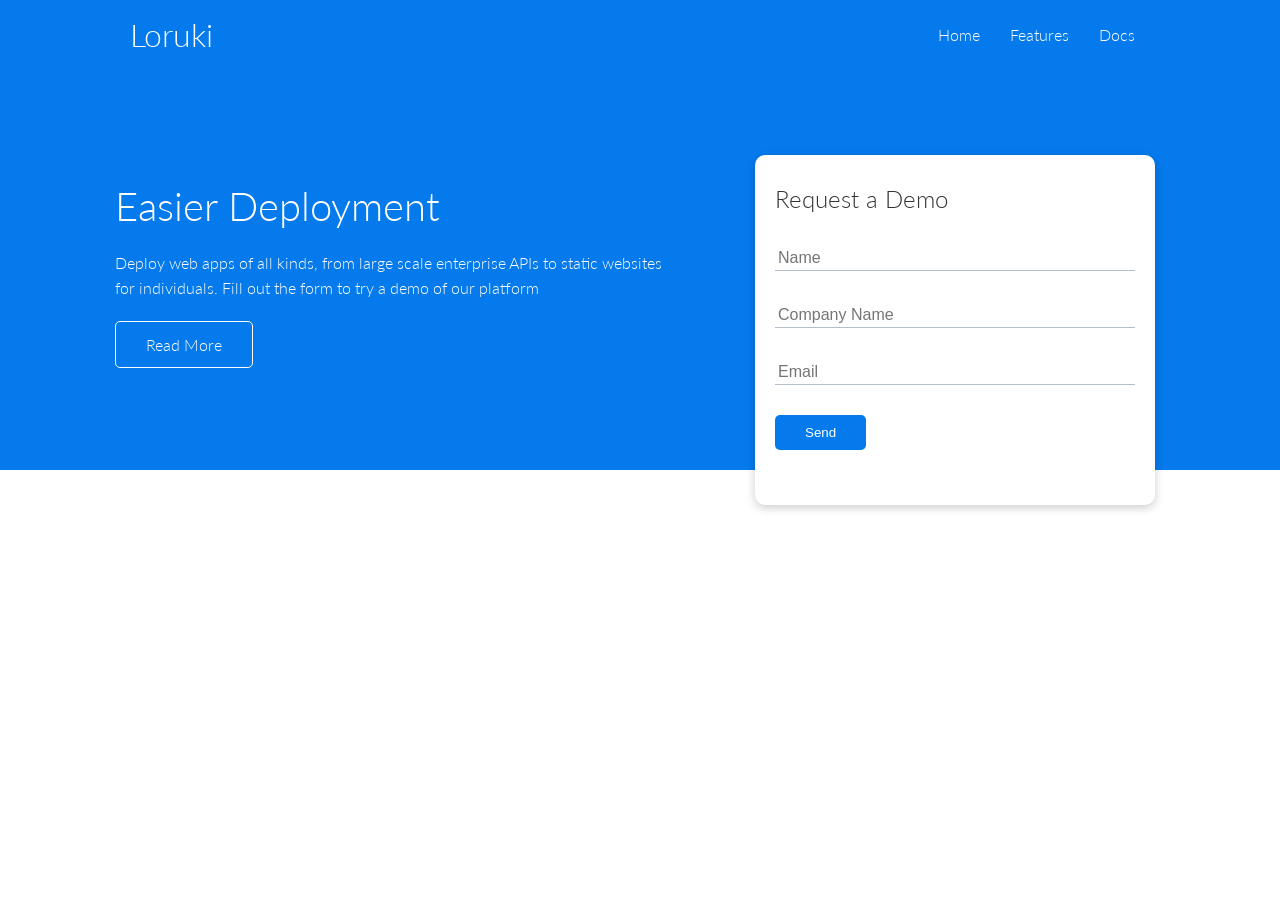
==== index.html @ d3394128 "First Commit" ====
<!DOCTYPE html>
<html lang="en">
  <head>
    <meta charset="UTF-8" />
    <meta name="viewport" content="width=device-width, initial-scale=1.0" />
    <!--Allows The Usage of Font Awesome Icons-->
    <link
      rel="stylesheet"
      href="https://cdnjs.cloudflare.com/ajax/libs/font-awesome/6.7.2/css/all.min.css"
      integrity="sha512-Evv84Mr4kqVGRNSgIGL/F/aIDqQb7xQ2vcrdIwxfjThSH8CSR7PBEakCr51Ck+w+/U6swU2Im1vVX0SVk9ABhg=="
      crossorigin="anonymous"
      referrerpolicy="no-referrer"
    />
    <link rel="stylesheet" href="style.css" />
    <title>Loruki - Cloud Hosting For Everyone</title>
  </head>
  <body>
    <!--Navbar-->
    <div class="navbar">
      <div class="container flex">
        <h1 class="logo">Loruki</h1>
        <nav>
          <ul>
            <li><a href="index.html">Home</a></li>
            <li><a href="features.html">Features</a></li>
            <li><a href="docs.html">Docs</a></li>
          </ul>
        </nav>
      </div>
    </div>

    <!--Showcase Area-->
    <section class="showcase">
      <div class="container grid">
        <div class="showcase-text">
          <h1>Easier Deployment</h1>
          <p>
            Deploy web apps of all kinds, from large scale enterprise APIs to
            static websites for individuals. Fill out the form to try a demo of
            our platform
          </p>
          <a href="features.html" class="btn btn-outline">Read More</a>
        </div>
        <div class="showcase-form card">
            <h2>Request a Demo</h2>

            <!--Form Here-Div as Fields-->
            <form>
                <div class="form-control">
                    <input type="text" name="name" placeholder="Name" required>
                </div>
                <div class="form-control">
                    <input type="text" name="company" placeholder="Company Name" required>
                </div>
                <div class="form-control">
                    <input type="email" name="email" placeholder="Email" required>
                </div>
                <input type="submit" value="Send" class="btn btn-primary">
            </form>
        </div>
      </div>
    </section>
  </body>
</html>
---- style.css ----
/*Import Font */
@import url('https://fonts.googleapis.com/css2?family=Lato:wght@300&display=swap');

:root{
    --primary-color: #047aed;
}


*{
    box-sizing: border-box;
    padding: 0;
    margin: 0;
}

/*Styling for Body Text*/
body{
    font-family: "Lato", sans-serif;
    font-weight: 300;
    font-style: normal;
    color: #333;
    line-height: 1.6;
}
  

ul{
    list-style-type: none;
}

a{
    text-decoration: none;
    color: #333;
}

h1,h2{
    font-weight: 300;
    line-height: 1.2;
    margin: 10px 0;
}

p{
    margin: 10px 0;
}

img{
    width: 100%;
    height: 100%;
}

.navbar{
    background-color: var(--primary-color);
    color: #fff;
    height: 70px;
}

/*Showcase*/
.showcase{
    height: 400px;
    background-color: var(--primary-color);
    color: #fff;
    position: relative;
}

.showcase h1{
    font-size: 40px;
}

.showcase p{
    margin: 20px 0;
}

.showcase .grid{
    grid-template-columns: 55% 45%;
    gap: 30px;
    overflow: visible;
}

/*Relative is Used If You Want a Top Bottom Left Right Adjustment*/
.showcase-form{
    position: relative;
    top: 60px;
    height: 350px;
    width: 400px;
    padding: 40px; 
    z-index: 100;
    /*Justify Yourself at the End of the Current Flexbox*/
    justify-self: flex-end;
}

/*For the Dividers inside of the Form/Input Fields*/
.showcase-form .form-control{
    margin: 30px 0;
}

/*Use this to Select Specific Input Types*/
.showcase-form input[type="text"],
.showcase-form input[type="email"]{
    border: 0;
    border-bottom: 1px solid #b4becb;
    width: 100%;
    padding: 3px;
    font-size: 16px;
}

.showcase-form input:focus{
    outline: 0;
}

/*Utilities - Reusable Components*/
.container{
    max-width: 1100px;
    /*0 margin vertically but auto center horizontally*/
    margin: 0 auto;
    overflow: auto;
    padding: 0 40px;
}

.card{
    background-color: #fff;
    border-radius: 10px;
    box-shadow: 0 3px 10px rgba(0,0,0,0.2);
    padding: 20px;
    margin: 10px;
    color: #333;
}

.flex {
    display: flex;
    justify-content: space-between;
    align-items: center;
    height: 100%;
}

/*Space Between If FLex is Under Navbar*/
.navbar .flex{
    justify-content: space-between;
}

.navbar ul{
    display: flex;
}

.navbar a{
    color: #fff;
    padding: 10px;
    margin: 0 5px;
}

.navbar a:hover{
    border-bottom: 2px white solid;
}

.grid{
    display: grid;
    /*Repeat is like a for loop: do 1fr 2 times*/
    grid-template-columns: repeat(2,1fr);
    gap: 20px;
    justify-content: center;
    align-items: center;
    height: 100%;
}

.btn{
    display: inline-block;
    padding: 10px 30px;
    cursor: pointer;
    background: var(--primary-color);
    color: #fff;
    border: none;
    border-radius: 5px;
}

.btn-outline{
    background-color: transparent;
    border: 1px solid #fff;
}

.btn:hover{
    transform: scale(0.98);
    transition: ease-in-out 0.15s;
}
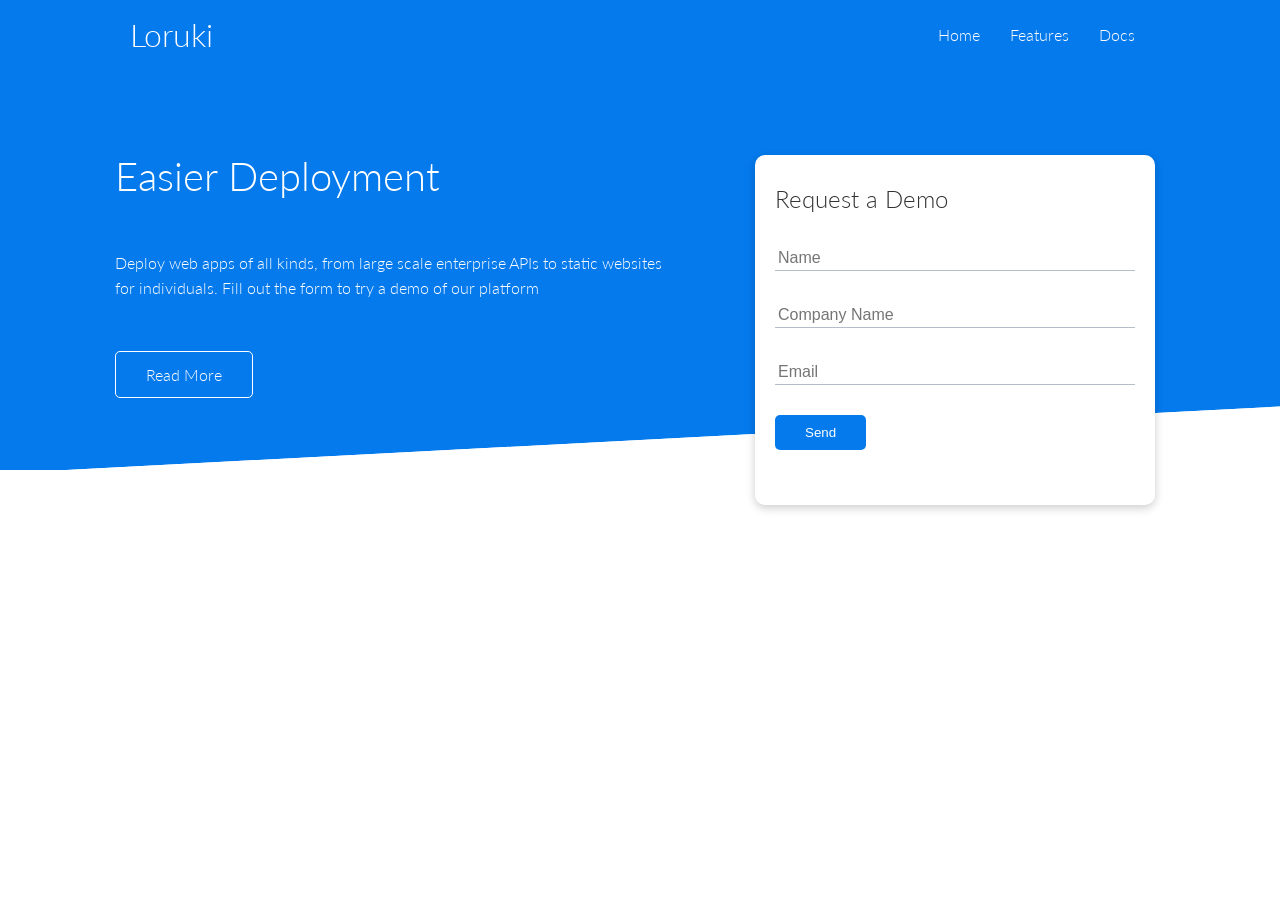
==== commit 84276ad3: "Update" ====
--- a/index.html
+++ b/index.html
@@ -60,5 +60,9 @@
         </div>
       </div>
     </section>
+    <!--Stats Section-->
+    <section class="Stats">
+    
+    </section>
   </body>
 </html>
--- a/style.css
+++ b/style.css
@@ -65,7 +65,7 @@
 }
 
 .showcase p{
-    margin: 20px 0;
+    margin: 50px 0;
 }
 
 .showcase .grid{
@@ -103,6 +103,22 @@
 
 .showcase-form input:focus{
     outline: 0;
+}
+
+.showcase::before,
+.showcase::after{
+    content: "";
+    position: absolute;
+    height:100px;
+    bottom: -70px;
+    right: 0;
+    left: 0;
+    background-color: white;
+    transform: skewY(-3deg);
+    /* Skew For Different Browsers */
+    -moz-transform: skewY(-3deg);
+    -ms-transform: skewY(-3deg);
+    -webkit-transform: skewY(-3deg);
 }
 
 /*Utilities - Reusable Components*/
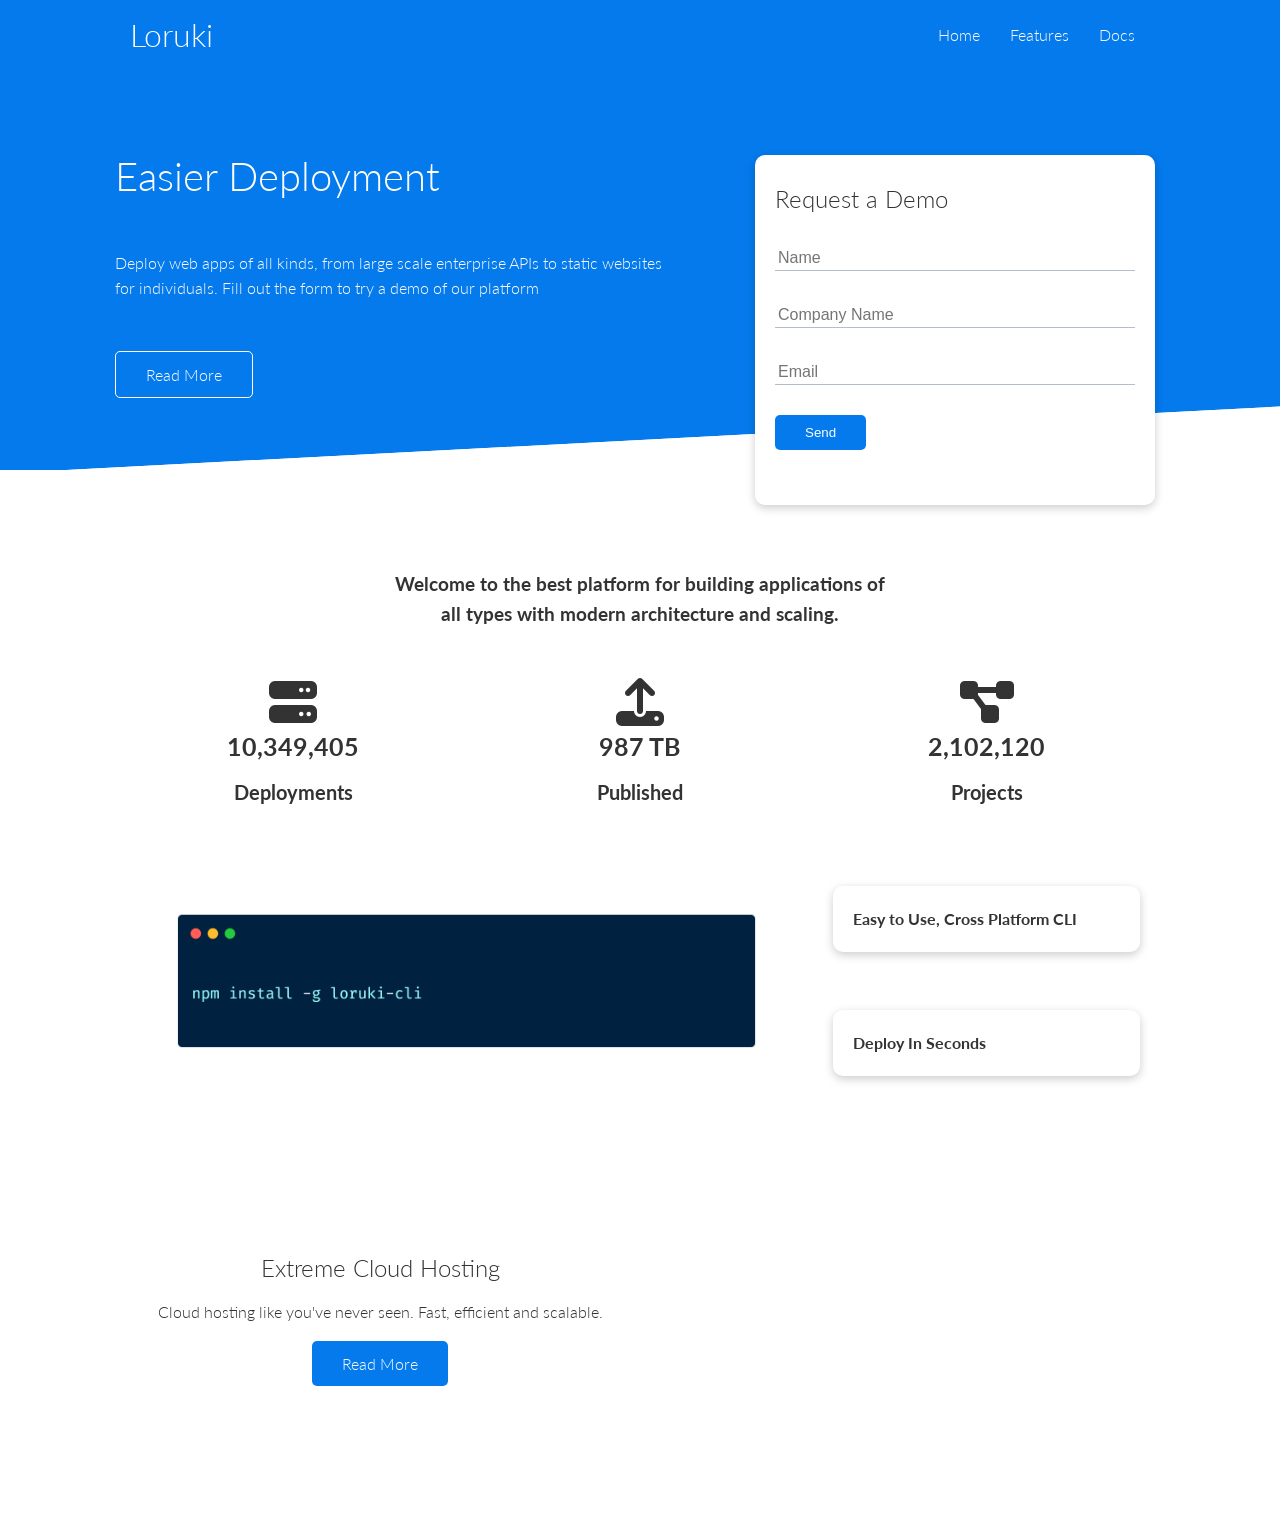
==== commit 0769c232: "Added CLI and Icons Section" ====
--- a/index.html
+++ b/index.html
@@ -11,7 +11,8 @@
       crossorigin="anonymous"
       referrerpolicy="no-referrer"
     />
-    <link rel="stylesheet" href="style.css" />
+    <link rel="stylesheet" href="css/style.css" />
+    <link rel="stylesheet" href="css/utilities.css" />
     <title>Loruki - Cloud Hosting For Everyone</title>
   </head>
   <body>
@@ -42,27 +43,88 @@
           <a href="features.html" class="btn btn-outline">Read More</a>
         </div>
         <div class="showcase-form card">
-            <h2>Request a Demo</h2>
+          <h2>Request a Demo</h2>
 
-            <!--Form Here-Div as Fields-->
-            <form>
-                <div class="form-control">
-                    <input type="text" name="name" placeholder="Name" required>
-                </div>
-                <div class="form-control">
-                    <input type="text" name="company" placeholder="Company Name" required>
-                </div>
-                <div class="form-control">
-                    <input type="email" name="email" placeholder="Email" required>
-                </div>
-                <input type="submit" value="Send" class="btn btn-primary">
-            </form>
+          <!--Form Here-Div as Fields-->
+          <form>
+            <div class="form-control">
+              <input type="text" name="name" placeholder="Name" required />
+            </div>
+            <div class="form-control">
+              <input
+                type="text"
+                name="company"
+                placeholder="Company Name"
+                required
+              />
+            </div>
+            <div class="form-control">
+              <input type="email" name="email" placeholder="Email" required />
+            </div>
+            <input type="submit" value="Send" class="btn btn-primary" />
+          </form>
         </div>
       </div>
     </section>
     <!--Stats Section-->
-    <section class="Stats">
-    
+    <section class="stats">
+      <div class="container">
+        <h3 class="stats-heading text-center my-1">
+          Welcome to the best platform for building applications of all types
+          with modern architecture and scaling.
+        </h3>
+        <div class="grid grid-3 text-center my-4">
+          <div>
+            <!-- Using Font Awesome Icon Plugin -->
+            <i class="fa fa-server fa-3x"></i>
+            <h3>10,349,405</h3>
+            <p class="text-secondary">Deployments</p>
+          </div>
+          <div>
+            <i class="fa fa-upload fa-3x"></i>
+            <h3>987 TB</h3>
+            <p class="text-secondary">Published</p>
+          </div>
+          <div>
+            <i class="fa fa-project-diagram fa-3x"></i>
+            <h3>2,102,120</h3>
+            <p class="text-secondary">Projects</p>
+          </div>
+        </div>
+      </div>
     </section>
+
+    <!-- CLI Section -->
+     <section class="cli">
+      <div class="container grid">
+        <img src="images/cli.png" alt="image">
+        <div class="card">
+          <h3>
+            Easy to Use, Cross Platform CLI
+          </h3>
+        </div>
+        <div class="card">
+          <h3>
+            Deploy In Seconds
+          </h3>
+        </div>
+      </div>
+     </section>
+
+     <!-- Cloud -->
+      <section class="cloud bg-primary my-2 py-2">
+        <div class="container grid">
+          <div class="text-center">
+            <h2 class="lg">
+              Extreme Cloud Hosting
+            </h2>
+            <p class="lead my-1">
+              Cloud hosting like you've never seen. Fast, efficient and scalable.
+            </p>
+            <a href="features.html" class="btn btn-dark">Read More</a>
+          </div>
+          <img src="images/cloud.png" alt="">
+        </div>
+      </section>
   </body>
 </html>
--- a/css/style.css
+++ b/css/style.css
@@ -0,0 +1,159 @@
+/*Import Font */
+@import url('https://fonts.googleapis.com/css2?family=Lato:wght@300&display=swap');
+
+:root{
+    --primary-color: #047aed;
+}
+
+
+*{
+    box-sizing: border-box;
+    padding: 0;
+    margin: 0;
+}
+
+/*Styling for Body Text*/
+body{
+    font-family: "Lato", sans-serif;
+    font-weight: 300;
+    font-style: normal;
+    color: #333;
+    line-height: 1.6;
+}
+  
+
+ul{
+    list-style-type: none;
+}
+
+a{
+    text-decoration: none;
+    color: #333;
+}
+
+h1,h2{
+    font-weight: 300;
+    line-height: 1.2;
+    margin: 10px 0;
+}
+
+p{
+    margin: 10px 0;
+}
+
+img{
+    width: 100%;
+    height: 100%;
+}
+
+.navbar{
+    background-color: var(--primary-color);
+    color: #fff;
+    height: 70px;
+}
+
+/*Showcase*/
+.showcase{
+    height: 400px;
+    background-color: var(--primary-color);
+    color: #fff;
+    position: relative;
+}
+
+.showcase h1{
+    font-size: 40px;
+}
+
+.showcase p{
+    margin: 50px 0;
+}
+
+.showcase .grid{
+    grid-template-columns: 55% 45%;
+    gap: 30px;
+    overflow: visible;
+}
+
+/*Relative is Used If You Want a Top Bottom Left Right Adjustment*/
+.showcase-form{
+    position: relative;
+    top: 60px;
+    height: 350px;
+    width: 400px;
+    padding: 40px; 
+    z-index: 100;
+    /*Justify Yourself at the End of the Current Flexbox*/
+    justify-self: flex-end;
+}
+
+/*For the Dividers inside of the Form/Input Fields*/
+.showcase-form .form-control{
+    margin: 30px 0;
+}
+
+/*Use this to Select Specific Input Types*/
+.showcase-form input[type="text"],
+.showcase-form input[type="email"]{
+    border: 0;
+    border-bottom: 1px solid #b4becb;
+    width: 100%;
+    padding: 3px;
+    font-size: 16px;
+}
+
+.showcase-form input:focus{
+    outline: 0;
+}
+
+.showcase::before,
+.showcase::after{
+    content: "";
+    position: absolute;
+    height:100px;
+    bottom: -70px;
+    right: 0;
+    left: 0;
+    background-color: white;
+    transform: skewY(-3deg);
+    /* Skew For Different Browsers */
+    -moz-transform: skewY(-3deg);
+    -ms-transform: skewY(-3deg);
+    -webkit-transform: skewY(-3deg);
+}
+
+/* Stats */
+.stats{
+    padding-top: 100px;
+}
+
+.stats .stats-heading {
+    max-width: 500px;
+    margin: auto;
+}
+
+.stats .grid h3{
+    font-size: 25px;
+}
+
+.stats .grid p{
+    font-size: 20px;
+    font-weight: bold;
+}
+
+/*Cli*/
+.cli .grid{
+    grid-template-columns: repeat(3,1fr);
+    grid-template-rows: repeat(2,1fr);
+
+}
+
+/*Targets First Child*/
+/*Start at Column 1, Span 2 Rows*/
+.cli .grid > *:first-child{
+    grid-column:  1/ span 2;
+    grid-row: 1/span 2;
+}
+
+.cli .card h3{
+    font-size: 16px;
+}
--- a/css/utilities.css
+++ b/css/utilities.css
@@ -0,0 +1,164 @@
+/*Utilities - Reusable Components*/
+.container{
+    max-width: 1100px;
+    /*0 margin vertically but auto center horizontally*/
+    margin: 0 auto;
+    overflow: auto;
+    padding: 0 40px;
+}
+
+.card{
+    background-color: #fff;
+    border-radius: 10px;
+    box-shadow: 0 3px 10px rgba(0,0,0,0.2);
+    padding: 20px;
+    margin: 10px;
+    color: #333;
+}
+
+.flex {
+    display: flex;
+    justify-content: space-between;
+    align-items: center;
+    height: 100%;
+}
+
+/*Space Between If FLex is Under Navbar*/
+.navbar .flex{
+    justify-content: space-between;
+}
+
+.navbar ul{
+    display: flex;
+}
+
+.navbar a{
+    color: #fff;
+    padding: 10px;
+    margin: 0 5px;
+}
+
+.navbar a:hover{
+    border-bottom: 2px white solid;
+}
+
+.grid{
+    display: grid;
+    /*Repeat is like a for loop: do 1fr 2 times*/
+    grid-template-columns: repeat(2,1fr);
+    gap: 20px;
+    justify-content: center;
+    align-items: center;
+    height: 100%;
+}
+
+.btn{
+    display: inline-block;
+    padding: 10px 30px;
+    cursor: pointer;
+    background: var(--primary-color);
+    color: #fff;
+    border: none;
+    border-radius: 5px;
+}
+
+.btn-outline{
+    background-color: transparent;
+    border: 1px solid #fff;
+}
+
+.btn:hover{
+    transform: scale(0.98);
+    transition: ease-in-out 0.15s;
+}
+
+.grid-3{
+    grid-template-columns: repeat(3,1fr);
+}
+
+.text-center{
+    text-align: center;
+}
+
+
+/* Margin */
+.my-1{
+    margin: 1rem 0;
+}
+
+.my-2{
+    margin: 1.5rem 0;
+}
+
+.my-3{
+    margin: 2rem 0;
+}
+
+.my-4{
+    margin: 3rem 0;
+}
+
+.my-5{
+    margin: 4rem 0;
+}
+
+.m-1{
+    margin: 1rem;
+}
+
+.m-2{
+    margin: 1.5rem;
+}
+
+.m-3{
+    margin: 2rem;
+}
+
+.m-4{
+    margin: 3rem;
+}
+
+.m-5{
+    margin: 4rem;
+}
+
+/* Padding */
+.py-1{
+    padding: 1rem 0;
+}
+
+.py-2{
+    padding: 1.5rem 0;
+}
+
+.py-3{
+    padding: 2rem 0;
+}
+
+.py-4{
+    padding: 3rem 0;
+}
+
+.py-5{
+    padding: 4rem 0;
+}
+
+.p-1{
+    padding: 1rem;
+}
+
+.p-2{
+    padding: 1.5rem;
+}
+
+.p-3{
+    padding: 2rem;
+}
+
+.p-4{
+    padding: 3rem;
+}
+
+.p-5{
+    padding: 4rem;
+}
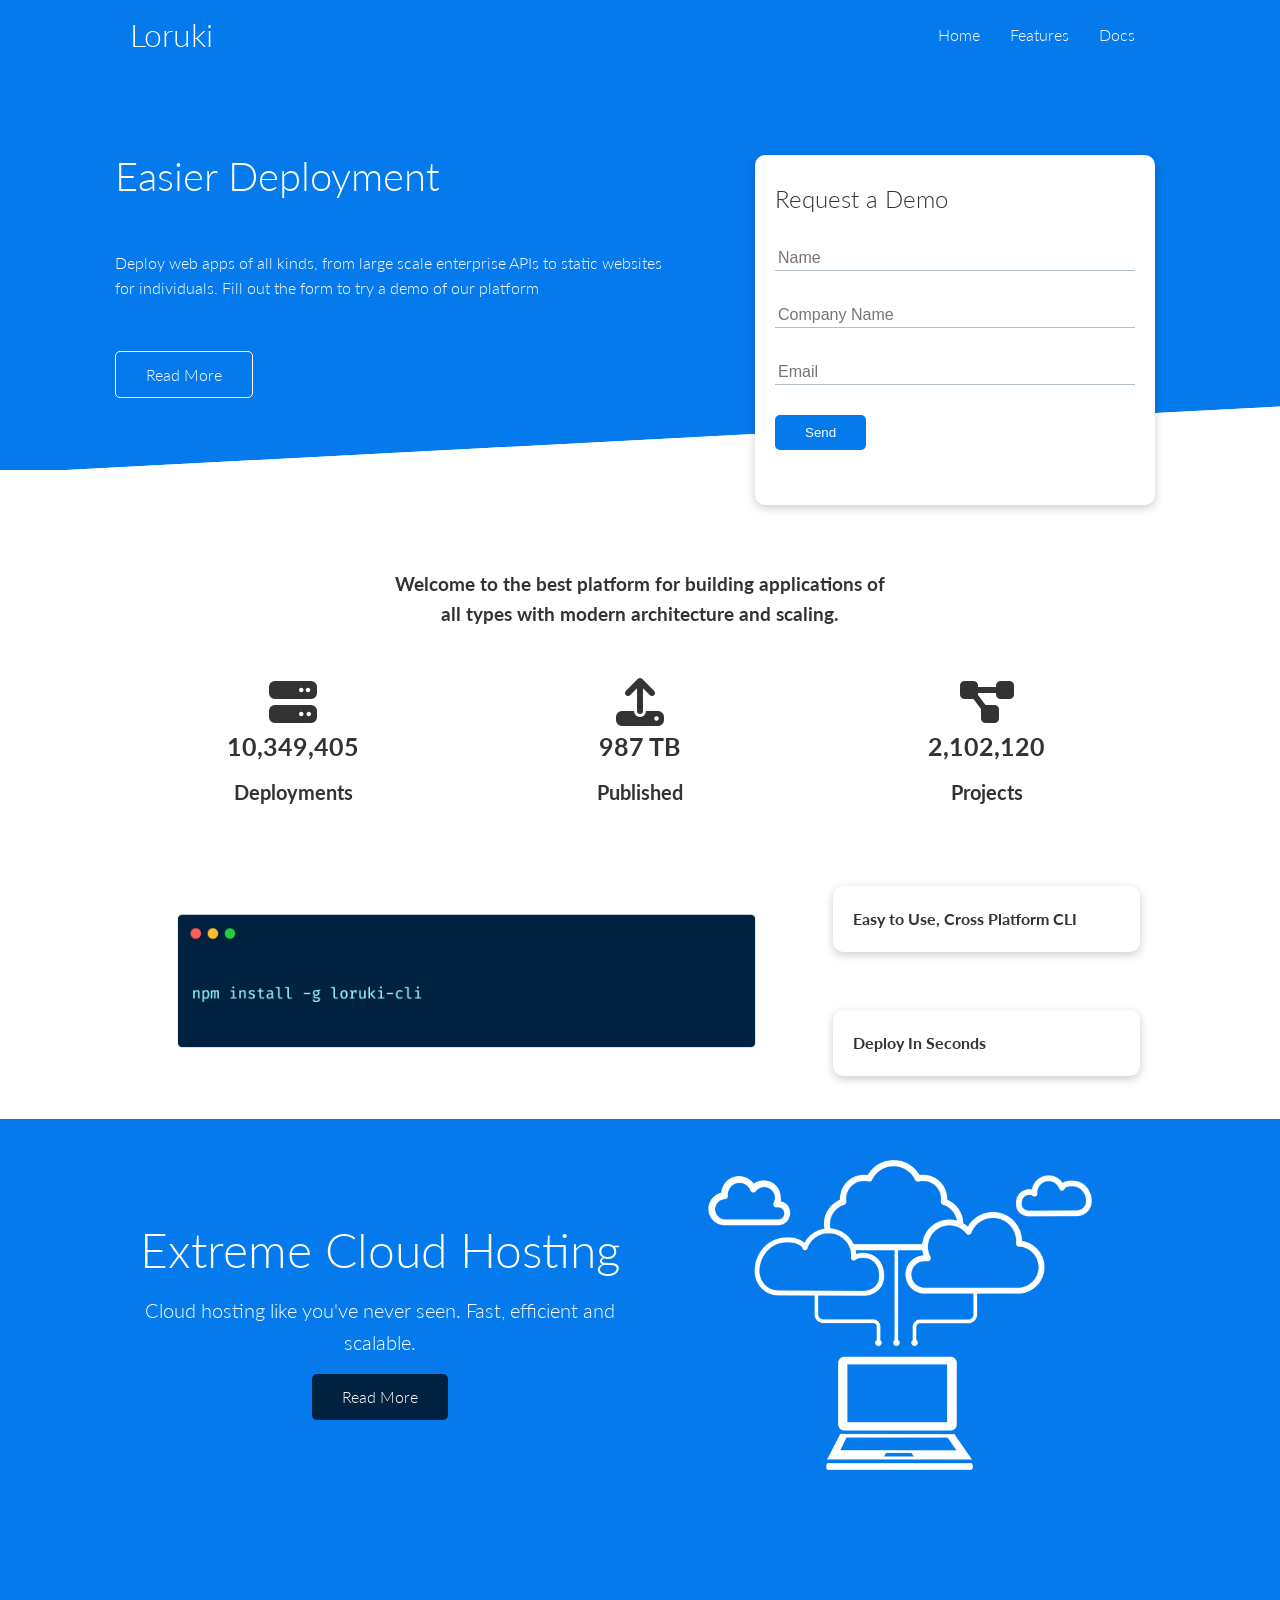
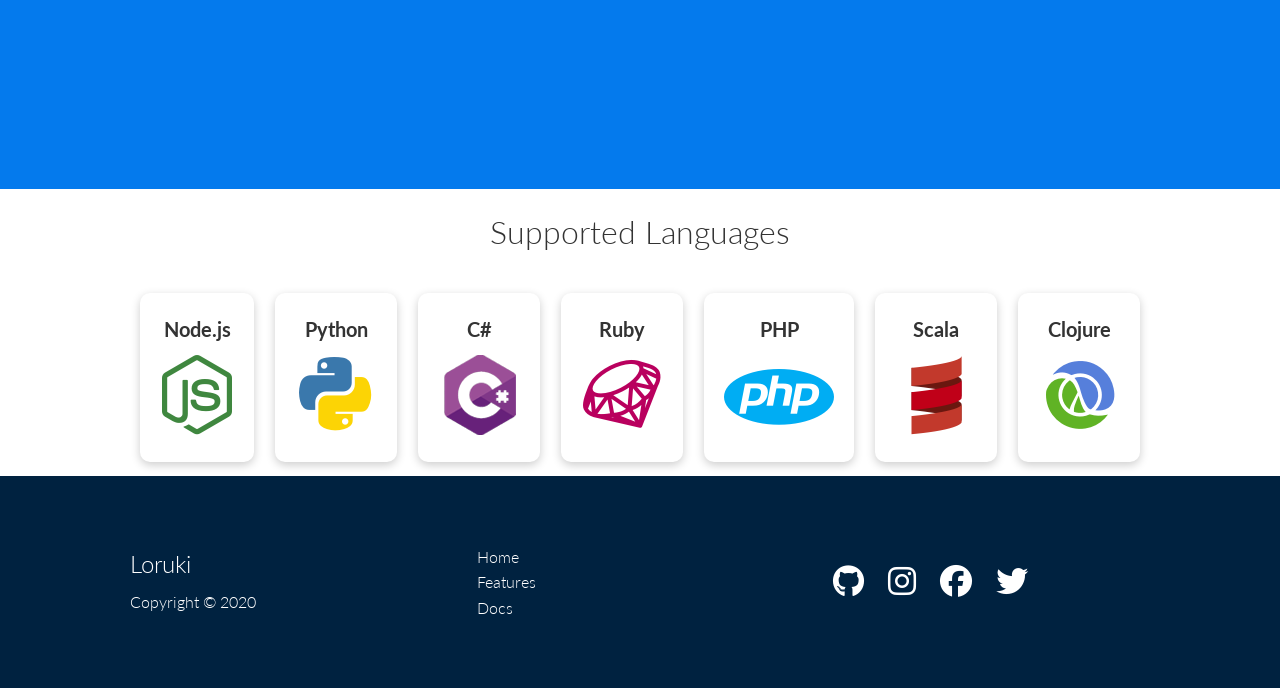
==== commit bc9bcd17: "Media Query" ====
--- a/index.html
+++ b/index.html
@@ -16,6 +16,7 @@
     <title>Loruki - Cloud Hosting For Everyone</title>
   </head>
   <body>
+
     <!--Navbar-->
     <div class="navbar">
       <div class="container flex">
@@ -126,5 +127,75 @@
           <img src="images/cloud.png" alt="">
         </div>
       </section>
+
+      <!-- Languages -->
+       <section class="languages">
+        <h2 class="text-center md my-2">
+          Supported Languages
+        </h2>
+        <div class="container flex">
+          <div class="card">
+            <h4>Node.js</h4>
+            <img src="images/logos/node.png" alt="node.js">
+          </div>
+          <div class="card">
+            <h4>Python</h4>
+            <img src="images/logos/python.png" alt="node.js">
+          </div>
+          <div class="card">
+            <h4>C#</h4>
+            <img src="images/logos/csharp.png" alt="node.js">
+          </div>
+          <div class="card">
+            <h4>Ruby</h4>
+            <img src="images/logos/ruby.png" alt="node.js">
+          </div>
+          <div class="card">
+            <h4>PHP</h4>
+            <img src="images/logos/php.png" alt="node.js">
+          </div>
+          <div class="card">
+            <h4>Scala</h4>
+            <img src="images/logos/scala.png" alt="node.js">
+          </div>
+          <div class="card">
+            <h4>Clojure</h4>
+            <img src="images/logos/clojure.png" alt="node.js">
+          </div>
+        </div>
+       </section>
+       <section class="footer bg-dark py-5">
+        <div class="container grid grid-3">
+          <div>
+            <h1>Loruki</h1>
+            <p>Copyright &copy; 2020</p>
+          </div>
+          <nav>
+            <ul>
+              <li>
+                <a href="index.html">
+                  Home
+                </a>
+              </li>
+                <li>
+                <a href="features.html">
+                  Features
+                </a>
+              </li>
+              <li>
+                <a href="docs.html">
+                  Docs
+                </a>
+              </li>
+            </ul>
+          </nav>
+          <div class="social">
+            <a href="#"><i class="fab fa-github fa-2x"></i></a>
+            <a href="#"><i class="fab fa-instagram fa-2x"></i></a>
+            <a href="#"><i class="fab fa-facebook fa-2x"></i></a>
+            <a href="#"><i class="fab fa-twitter fa-2x"></i></a>
+          </div>
+        </div>
+       </section>
   </body>
 </html>
--- a/css/style.css
+++ b/css/style.css
@@ -3,6 +3,9 @@
 
 :root{
     --primary-color: #047aed;
+    --secondary-color: #1c3fa8;
+    --dark-color: #002240;
+    --light-color: #f4f4f4;
 }
 
 
@@ -156,4 +159,111 @@
 
 .cli .card h3{
     font-size: 16px;
+}
+
+/* Cloud */
+.cloud .grid{
+    grid-template-rows: 4fr 3fr;
+}
+
+/* Languages */
+.languages .flex{
+    flex-wrap: wrap;
+}
+
+.languages .card{
+    text-align: center;
+    margin: 18px 10px 14px;
+    transition: transform 0.2s ease-in;
+}
+
+.languages .card h4{
+    font-size: 20px;
+    margin-bottom: 10px;
+}
+
+.languages .card:hover{
+    transform: translateY(-15px);
+}
+
+/* Footer */
+.footer .social a{
+    margin: 0 10px;
+}
+
+/*Features*/
+.features-head img{
+    width: 200px;
+    justify-self: flex-end;
+}
+
+.features-sub-head img{
+    width: 300px;
+    justify-self: flex-end;
+}
+
+/* Select Icon in the card */
+.features-main .card i{
+    margin-right: 20px;
+}
+
+.features-main .grid{
+    padding: 30px;
+}
+
+.features-main .grid > *:first-child{
+    grid-column: 1/span 3;
+}
+
+.features-main .grid > *:nth-child(2){
+    grid-column: 1/span 2;
+}
+
+/* Tablets and Under */
+@media (max-width: 768px){
+    .grid,
+    .showcase .grid,
+    .stats .grid,
+    .cli .grid,
+    .cloud .grid{
+        grid-template-columns: 1fr;
+        grid-template-rows: 1fr;
+    }
+
+    .showcase{
+        height: auto;
+    }
+
+    .showcase-text{
+        text-align: center;
+        margin-top: 40px;
+    }
+
+    .showcase-form{
+        justify-self: center;
+        margin: auto;
+    }
+
+    .cli .grid > *:first-child{
+    grid-column:  1;
+    grid-row: 1;
+}
+
+}
+
+/* Mobile */
+@media (max-width: 500px){
+    .navbar{
+        height: 110px;
+
+    }
+
+    .navbar .flex{
+        flex-direction: column;
+    }
+
+    .navbar ul{
+        padding: 10px;
+        background-color: rgba(0,0,0,0.1);
+    }
 }
--- a/css/utilities.css
+++ b/css/utilities.css
@@ -72,10 +72,67 @@
     transition: ease-in-out 0.15s;
 }
 
+/* Backgrounds and Coloured Buttons */
+.bg-primary,
+.btn-primary{
+    color: #fff;
+    background-color: var(--primary-color);
+}
+
+.bg-secondary,
+.btn-secondary{
+    color: #fff;
+    background-color: var(--secondary-color);
+}
+
+.bg-light,
+.btn-light{
+    color: #333;
+    background-color: var(--light-color);
+}
+
+.bg-dark,
+.btn-dark{
+    color: #fff;
+    background-color: var(--dark-color);
+}
+
+
+.bg-primary a,
+.btn-primary a,
+.bg-secondary a,
+.btn-secondary a,
+.bg-dark a,
+.btn-dark a{
+    color: #fff;
+} 
+
+
 .grid-3{
     grid-template-columns: repeat(3,1fr);
 }
 
+
+/* Text Sizes */
+.lead{
+    font-size: 20px;
+}
+
+.sm{
+    font-size: 1rem;
+}
+
+.md{
+    font-size: 2rem;
+}
+
+.lg{
+    font-size: 3rem;
+}
+
+.xl{
+    font-size: 4rem;
+}
 .text-center{
     text-align: center;
 }
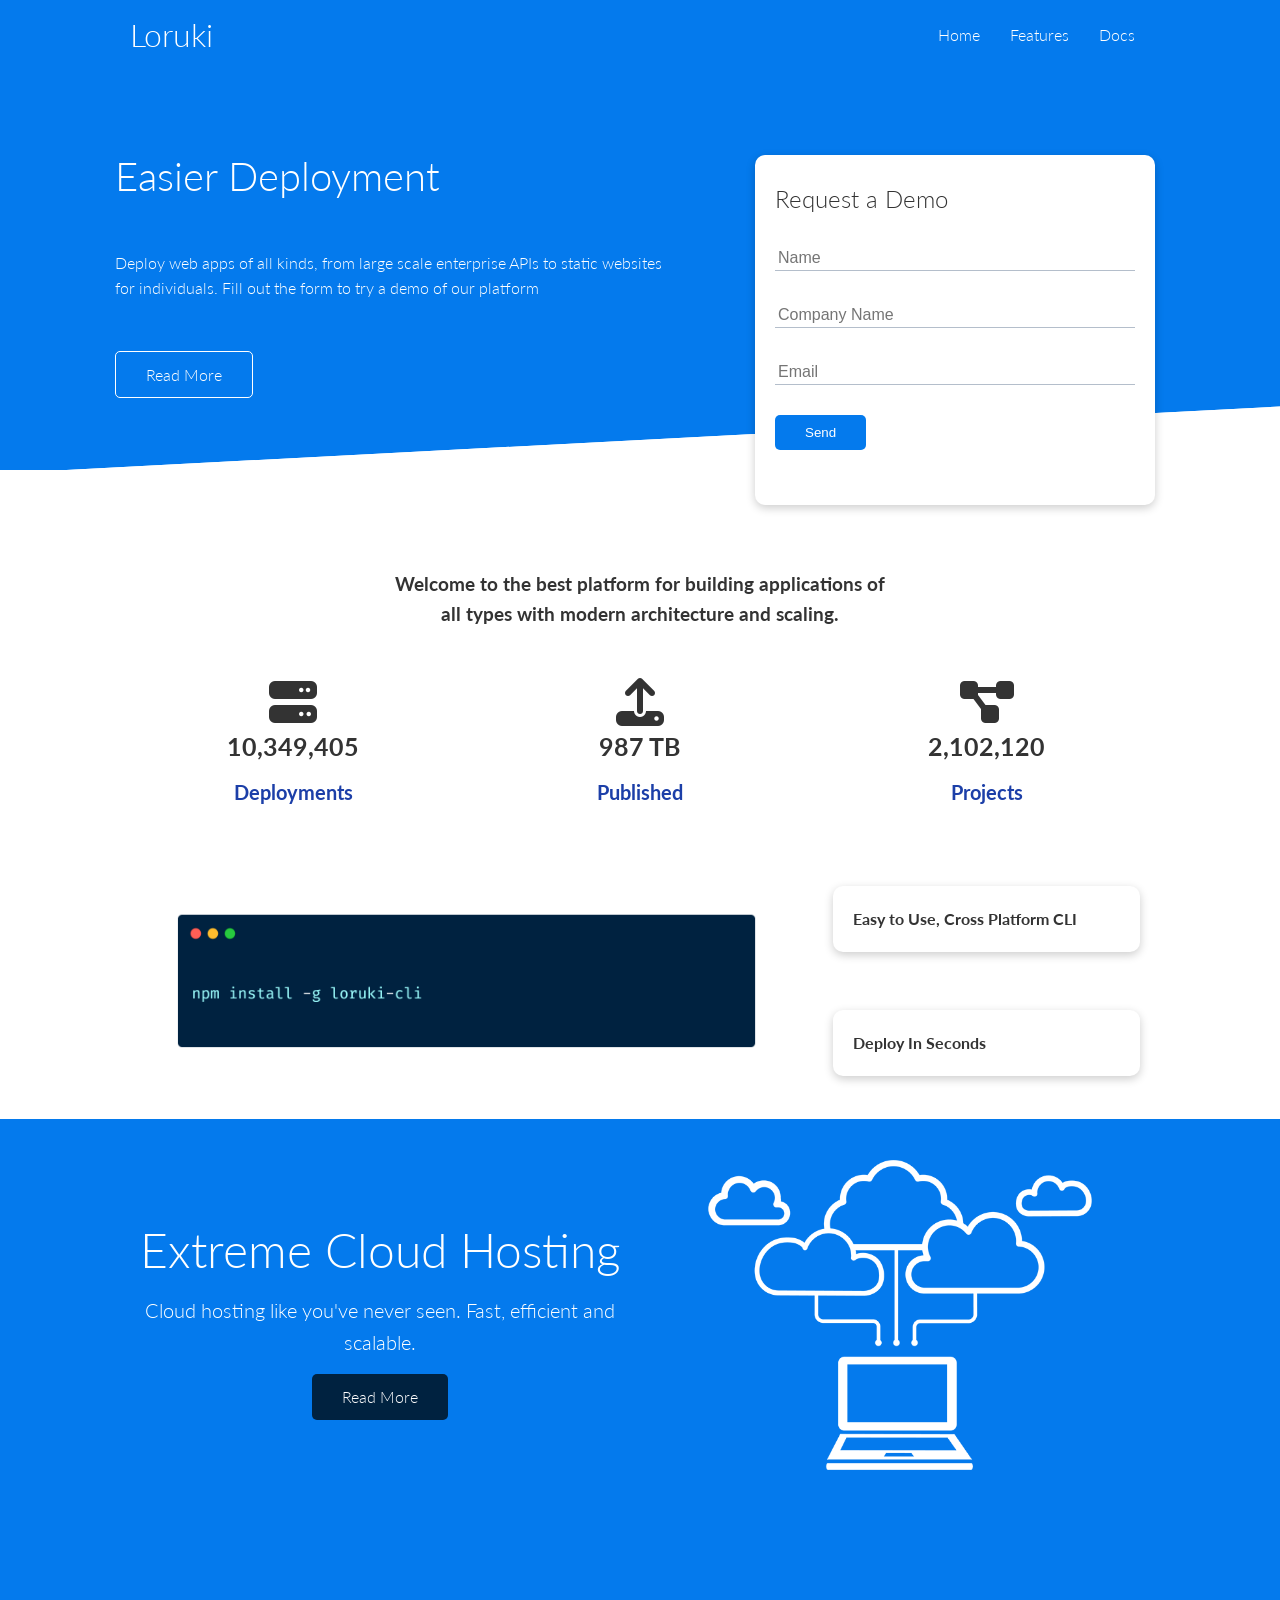
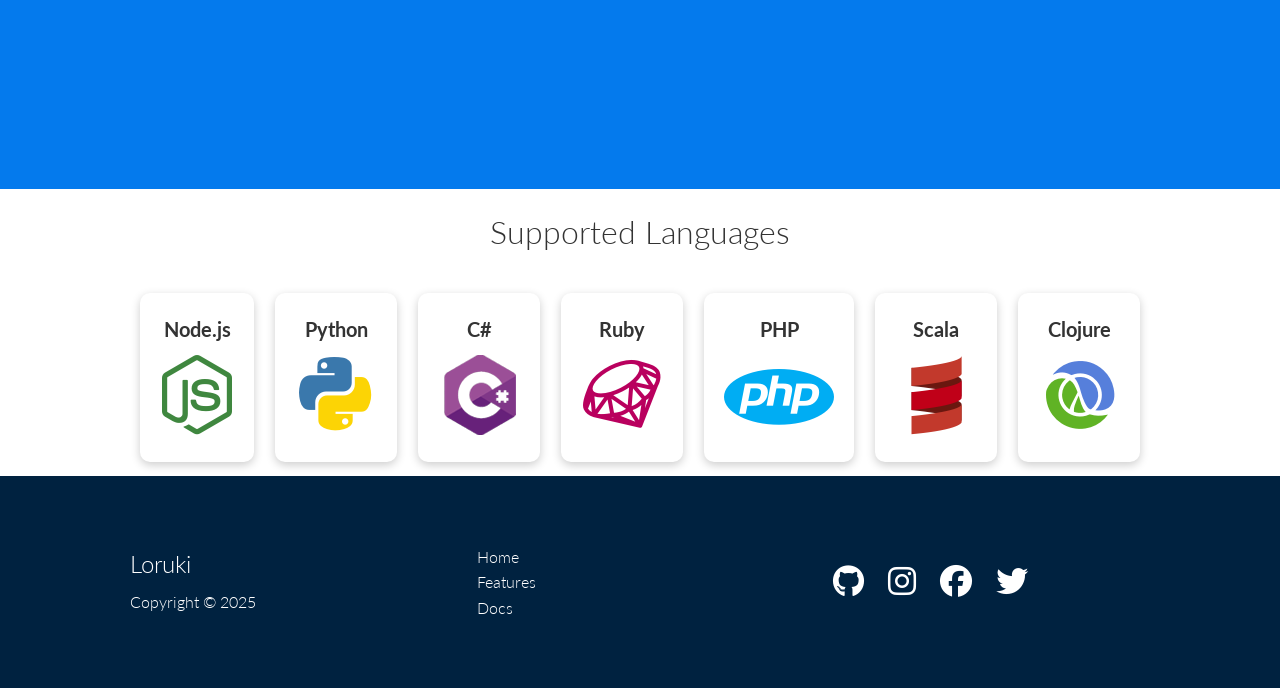
==== commit 563b86f5: "Animation and Responsiveness Changes" ====
--- a/index.html
+++ b/index.html
@@ -168,7 +168,7 @@
         <div class="container grid grid-3">
           <div>
             <h1>Loruki</h1>
-            <p>Copyright &copy; 2020</p>
+            <p>Copyright &copy; 2025</p>
           </div>
           <nav>
             <ul>
--- a/css/style.css
+++ b/css/style.css
@@ -1,269 +1,365 @@
 /*Import Font */
-@import url('https://fonts.googleapis.com/css2?family=Lato:wght@300&display=swap');
-
-:root{
-    --primary-color: #047aed;
-    --secondary-color: #1c3fa8;
-    --dark-color: #002240;
-    --light-color: #f4f4f4;
-}
-
-
-*{
-    box-sizing: border-box;
-    padding: 0;
-    margin: 0;
+@import url("https://fonts.googleapis.com/css2?family=Lato:wght@300&display=swap");
+
+:root {
+  --primary-color: #047aed;
+  --secondary-color: #1c3fa8;
+  --dark-color: #002240;
+  --light-color: #f4f4f4;
+  --success-color: #5cb85c;
+  --error-color: #d9534f;
+}
+
+* {
+  box-sizing: border-box;
+  padding: 0;
+  margin: 0;
 }
 
 /*Styling for Body Text*/
-body{
-    font-family: "Lato", sans-serif;
-    font-weight: 300;
-    font-style: normal;
-    color: #333;
-    line-height: 1.6;
-}
-  
-
-ul{
-    list-style-type: none;
-}
-
-a{
-    text-decoration: none;
-    color: #333;
-}
-
-h1,h2{
-    font-weight: 300;
-    line-height: 1.2;
-    margin: 10px 0;
-}
-
-p{
-    margin: 10px 0;
-}
-
-img{
-    width: 100%;
-    height: 100%;
-}
-
-.navbar{
-    background-color: var(--primary-color);
-    color: #fff;
-    height: 70px;
+body {
+  font-family: "Lato", sans-serif;
+  font-weight: 300;
+  font-style: normal;
+  color: #333;
+  line-height: 1.6;
+}
+
+ul {
+  list-style-type: none;
+}
+
+a {
+  text-decoration: none;
+  color: #333;
+}
+
+h1,
+h2 {
+  font-weight: 300;
+  line-height: 1.2;
+  margin: 10px 0;
+}
+
+p {
+  margin: 10px 0;
+}
+
+img {
+  width: 100%;
+  height: 100%;
+}
+
+code,
+pre {
+  background-color: #333;
+  color: #fff;
+  padding: 10px;
+}
+
+.navbar {
+  background-color: var(--primary-color);
+  color: #fff;
+  height: 70px;
 }
 
 /*Showcase*/
-.showcase{
-    height: 400px;
-    background-color: var(--primary-color);
-    color: #fff;
-    position: relative;
-}
-
-.showcase h1{
-    font-size: 40px;
-}
-
-.showcase p{
-    margin: 50px 0;
-}
-
-.showcase .grid{
-    grid-template-columns: 55% 45%;
-    gap: 30px;
-    overflow: visible;
+.showcase {
+  height: 400px;
+  background-color: var(--primary-color);
+  color: #fff;
+  position: relative;
+}
+
+.showcase h1 {
+  font-size: 40px;
+}
+
+.showcase p {
+  margin: 50px 0;
+}
+
+.showcase .grid {
+  grid-template-columns: 55% 45%;
+  gap: 30px;
+  overflow: visible;
+}
+
+.showcase-text{
+  animation: slideInFromLeft 1s ease-in;
 }
 
 /*Relative is Used If You Want a Top Bottom Left Right Adjustment*/
-.showcase-form{
-    position: relative;
-    top: 60px;
-    height: 350px;
-    width: 400px;
-    padding: 40px; 
-    z-index: 100;
-    /*Justify Yourself at the End of the Current Flexbox*/
-    justify-self: flex-end;
+.showcase-form {
+  position: relative;
+  top: 60px;
+  height: 350px;
+  width: 400px;
+  padding: 40px;
+  z-index: 100;
+  /*Justify Yourself at the End of the Current Flexbox*/
+  justify-self: flex-end;
+  animation: slideInFromRight 1s ease-in;
 }
 
 /*For the Dividers inside of the Form/Input Fields*/
-.showcase-form .form-control{
-    margin: 30px 0;
+.showcase-form .form-control {
+  margin: 30px 0;
 }
 
 /*Use this to Select Specific Input Types*/
 .showcase-form input[type="text"],
-.showcase-form input[type="email"]{
-    border: 0;
-    border-bottom: 1px solid #b4becb;
-    width: 100%;
-    padding: 3px;
-    font-size: 16px;
-}
-
-.showcase-form input:focus{
-    outline: 0;
+.showcase-form input[type="email"] {
+  border: 0;
+  border-bottom: 1px solid #b4becb;
+  width: 100%;
+  padding: 3px;
+  font-size: 16px;
+}
+
+.showcase-form input:focus {
+  outline: 0;
 }
 
 .showcase::before,
-.showcase::after{
-    content: "";
-    position: absolute;
-    height:100px;
-    bottom: -70px;
-    right: 0;
-    left: 0;
-    background-color: white;
-    transform: skewY(-3deg);
-    /* Skew For Different Browsers */
-    -moz-transform: skewY(-3deg);
-    -ms-transform: skewY(-3deg);
-    -webkit-transform: skewY(-3deg);
+.showcase::after {
+  content: "";
+  position: absolute;
+  height: 100px;
+  bottom: -70px;
+  right: 0;
+  left: 0;
+  background-color: white;
+  transform: skewY(-3deg);
+  /* Skew For Different Browsers */
+  -moz-transform: skewY(-3deg);
+  -ms-transform: skewY(-3deg);
+  -webkit-transform: skewY(-3deg);
 }
 
 /* Stats */
-.stats{
-    padding-top: 100px;
+.stats {
+  padding-top: 100px;
+  animation: slideInFromBottom 1s ease-in;
 }
 
 .stats .stats-heading {
-    max-width: 500px;
-    margin: auto;
-}
-
-.stats .grid h3{
-    font-size: 25px;
-}
-
-.stats .grid p{
-    font-size: 20px;
-    font-weight: bold;
+  max-width: 500px;
+  margin: auto;
+}
+
+.stats .grid h3 {
+  font-size: 25px;
+}
+
+.stats .grid p {
+  font-size: 20px;
+  font-weight: bold;
 }
 
 /*Cli*/
-.cli .grid{
-    grid-template-columns: repeat(3,1fr);
-    grid-template-rows: repeat(2,1fr);
-
+.cli .grid {
+  grid-template-columns: repeat(3, 1fr);
+  grid-template-rows: repeat(2, 1fr);
 }
 
 /*Targets First Child*/
 /*Start at Column 1, Span 2 Rows*/
-.cli .grid > *:first-child{
-    grid-column:  1/ span 2;
-    grid-row: 1/span 2;
-}
-
-.cli .card h3{
-    font-size: 16px;
+.cli .grid > *:first-child {
+  grid-column: 1 / span 2;
+  grid-row: 1 / span 2;
+}
+
+.cli .card h3 {
+  font-size: 16px;
 }
 
 /* Cloud */
-.cloud .grid{
-    grid-template-rows: 4fr 3fr;
+.cloud .grid {
+  grid-template-rows: 4fr 3fr;
 }
 
 /* Languages */
-.languages .flex{
-    flex-wrap: wrap;
-}
-
-.languages .card{
+.languages .flex {
+  flex-wrap: wrap;
+}
+
+.languages .card {
+  text-align: center;
+  margin: 18px 10px 14px;
+  transition: transform 0.2s ease-in;
+}
+
+.languages .card h4 {
+  font-size: 20px;
+  margin-bottom: 10px;
+}
+
+.languages .card:hover {
+  transform: translateY(-15px);
+}
+
+/* Footer */
+.footer .social a {
+  margin: 0 10px;
+}
+
+/*Features*/
+.features-head img,
+.docs-head img {
+  width: 200px;
+  justify-self: flex-end;
+}
+
+.features-sub-head img {
+  width: 300px;
+  justify-self: flex-end;
+}
+
+/* Select Icon in the card */
+.features-main .card i {
+  margin-right: 20px;
+}
+
+.features-main .grid {
+  padding: 30px;
+}
+
+.features-main .grid > *:first-child {
+  grid-column: 1 / span 3;
+}
+
+.features-main .grid > *:nth-child(2) {
+  grid-column: 1 / span 2;
+}
+
+/* Docs */
+.docs-main h3 {
+  margin: 20px 0;
+}
+
+.docs-main .grid {
+  grid-template-columns: 1fr 2fr;
+  align-items: flex-start;
+}
+
+.docs-main nav li {
+  font-size: 17px;
+  padding-bottom: 5px;
+  margin-bottom: 5px;
+  border-bottom: 1px solid #ccc;
+}
+
+.docs-main a:hover {
+  font-weight: bold;
+}
+
+/* Animation */
+@keyframes slideInFromLeft {
+  0% {
+    transform: translateX(-100%);
+  }
+
+  100% {
+    transform: translateX(0);
+  }
+}
+
+@keyframes slideInFromRight {
+  0% {
+    transform: translateX(100%);
+  }
+
+  100% {
+    transform: translateX(0);
+  }
+}
+
+@keyframes slideInFromTop {
+  0% {
+    transform: translateY(-100%);
+  }
+
+  100% {
+    transform: translateY(0);
+  }
+}
+
+@keyframes slideInFromBottom {
+  0% {
+    transform: translateY(100%);
+  }
+
+  100% {
+    transform: translateX(0);
+  }
+}
+
+/* Tablets and Under */
+@media (max-width: 768px) {
+  .grid,
+  .showcase .grid,
+  .stats .grid,
+  .cli .grid,
+  .cloud .grid,
+  .features-head .grid,
+  .features-main .grid,
+  .docs-head .grid {
+    grid-template-columns: 1fr;
+    grid-template-rows: 1fr;
+  }
+
+  .showcase {
+    height: auto;
+  }
+
+  .showcase-text {
     text-align: center;
-    margin: 18px 10px 14px;
-    transition: transform 0.2s ease-in;
-}
-
-.languages .card h4{
-    font-size: 20px;
-    margin-bottom: 10px;
-}
-
-.languages .card:hover{
-    transform: translateY(-15px);
-}
-
-/* Footer */
-.footer .social a{
-    margin: 0 10px;
-}
-
-/*Features*/
-.features-head img{
-    width: 200px;
-    justify-self: flex-end;
-}
-
-.features-sub-head img{
-    width: 300px;
-    justify-self: flex-end;
-}
-
-/* Select Icon in the card */
-.features-main .card i{
-    margin-right: 20px;
-}
-
-.features-main .grid{
-    padding: 30px;
-}
-
-.features-main .grid > *:first-child{
-    grid-column: 1/span 3;
-}
-
-.features-main .grid > *:nth-child(2){
-    grid-column: 1/span 2;
-}
-
-/* Tablets and Under */
-@media (max-width: 768px){
-    .grid,
-    .showcase .grid,
-    .stats .grid,
-    .cli .grid,
-    .cloud .grid{
-        grid-template-columns: 1fr;
-        grid-template-rows: 1fr;
-    }
-
-    .showcase{
-        height: auto;
-    }
-
-    .showcase-text{
-        text-align: center;
-        margin-top: 40px;
-    }
-
-    .showcase-form{
-        justify-self: center;
-        margin: auto;
-    }
-
-    .cli .grid > *:first-child{
-    grid-column:  1;
+    margin-top: 40px;
+    animation: slideInFromTop 1s ease-in;
+  }
+
+  .showcase-form {
+    justify-self: center;
+    margin: auto;
+    animation: slideInFromBottom 1s ease-in;
+  }
+
+  .cli .grid > *:first-child {
+    grid-column: 1;
     grid-row: 1;
-}
-
+  }
+
+  .features-head,
+  .features-sub-head,
+  .docs-head {
+    text-align: center;
+  }
+
+  .features-head img,
+  .features-sub-head img,
+  .docs-head img {
+    justify-self: center;
+  }
+
+  .features-main .grid > *:first-child,
+  .features-main .grid > *:nth-child(2) {
+    grid-column: 1;
+  }
 }
 
 /* Mobile */
-@media (max-width: 500px){
-    .navbar{
-        height: 110px;
-
-    }
-
-    .navbar .flex{
-        flex-direction: column;
-    }
-
-    .navbar ul{
-        padding: 10px;
-        background-color: rgba(0,0,0,0.1);
-    }
-}+@media (max-width: 500px) {
+  .navbar {
+    height: 110px;
+  }
+
+  .navbar .flex {
+    flex-direction: column;
+  }
+
+  .navbar ul {
+    padding: 10px;
+    background-color: rgba(0, 0, 0, 0.1);
+  }
+}
--- a/css/utilities.css
+++ b/css/utilities.css
@@ -107,6 +107,22 @@
     color: #fff;
 } 
 
+/* Text Colours */
+.text-primary{
+    color: var(--primary-color);
+}
+
+.text-secondary{
+    color: var(--secondary-color);
+}
+
+.text-light{
+    color: var(--light-color);
+}
+
+.text-dark{
+    color: var(--dark-color);
+}
 
 .grid-3{
     grid-template-columns: repeat(3,1fr);
@@ -133,8 +149,32 @@
 .xl{
     font-size: 4rem;
 }
+
 .text-center{
     text-align: center;
+}
+
+
+/* Alert */
+.alert{
+    background-color: var(--light-color);
+    padding: 10px 20px;
+    font-weight: bold;
+    margin: 15px 0;
+}
+
+.alert i{
+    margin-right: 10px;
+}
+
+.alert-success{
+    background-color: var(--success-color);
+    color: #fff;
+}
+
+.alert-error{
+    background-color: var(--error-color);
+    color: #fff;
 }
 
 
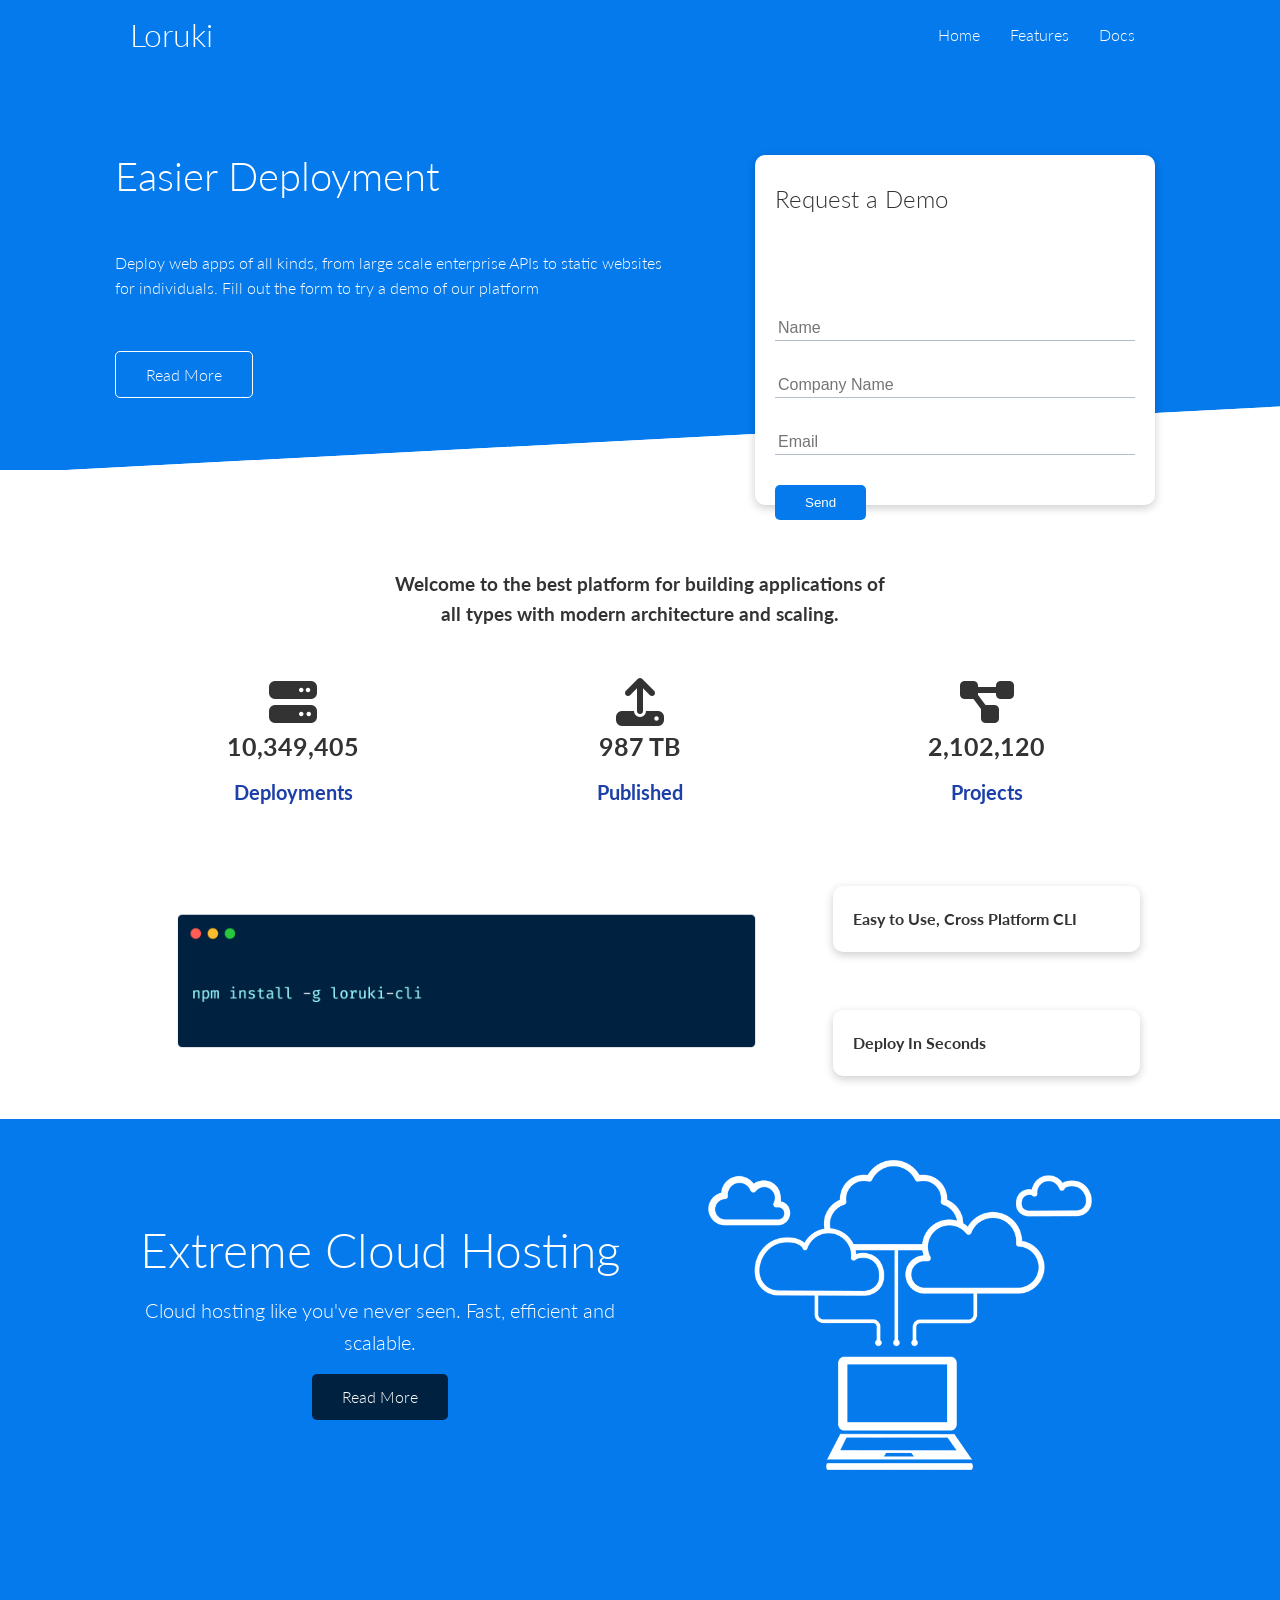
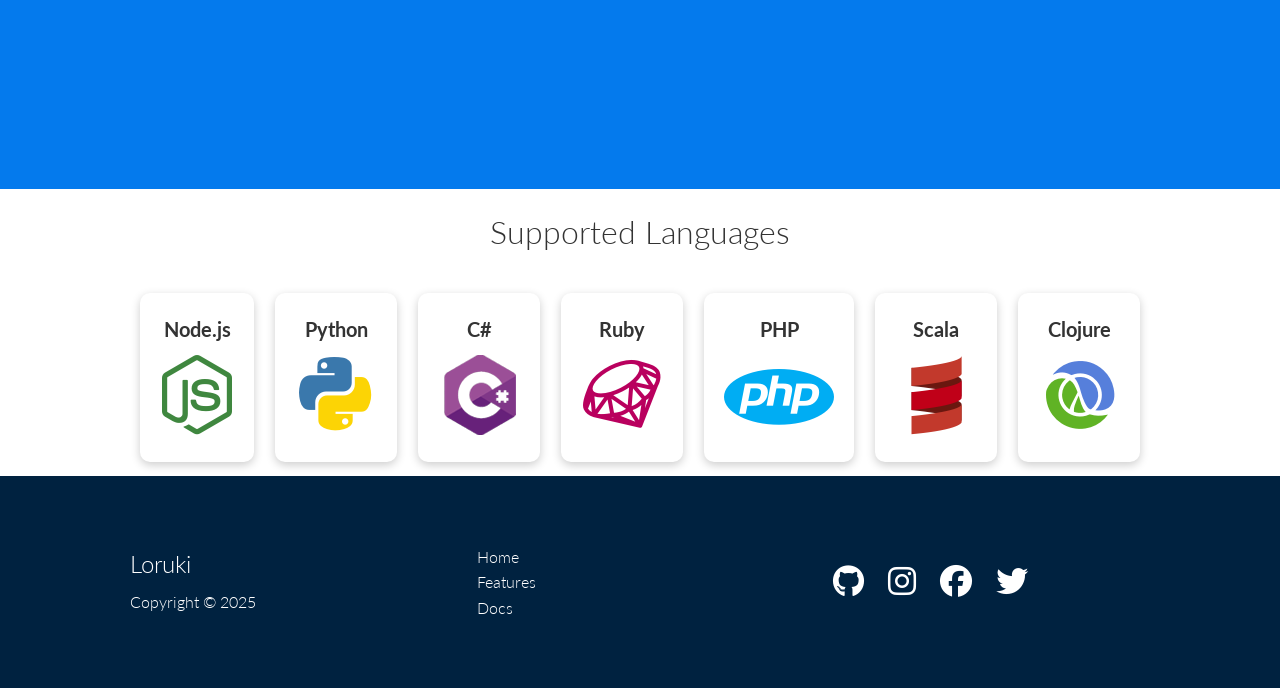
==== commit 1aef297e: "Final Changes for Netlify Honeypot" ====
--- a/index.html
+++ b/index.html
@@ -47,7 +47,11 @@
           <h2>Request a Demo</h2>
 
           <!--Form Here-Div as Fields-->
-          <form>
+          <form name="contact" method="POST" netlify-honeypot="bot-field" data-netlify="true">
+            <input type="hidden" name="form-name" value="contact">
+            <p class="hidden">
+              <label>Don't fill this out if you're human: <input name="bot-field"></label>
+            </p>
             <div class="form-control">
               <input type="text" name="name" placeholder="Name" required />
             </div>
--- a/css/style.css
+++ b/css/style.css
@@ -55,6 +55,11 @@
   background-color: #333;
   color: #fff;
   padding: 10px;
+}
+
+.hidden{
+  visibility: hidden;
+  height: 0;
 }
 
 .navbar {
